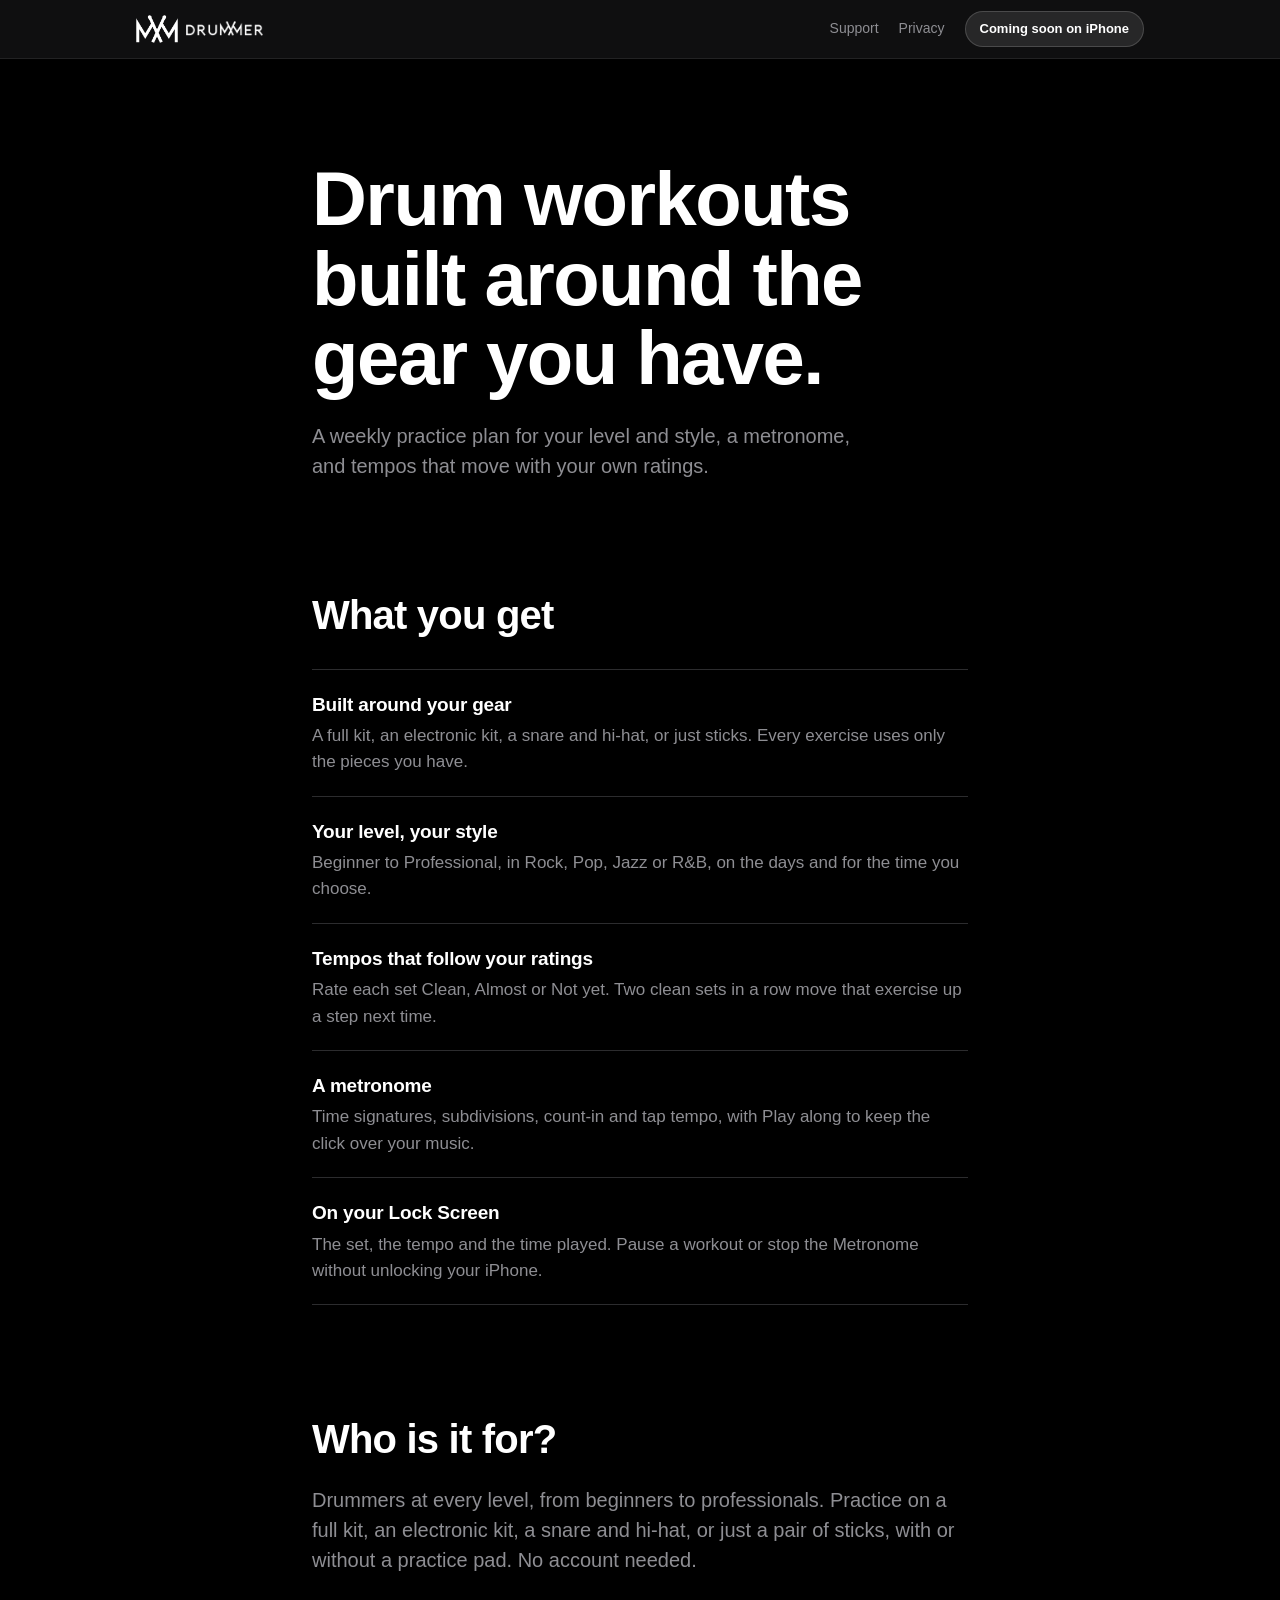
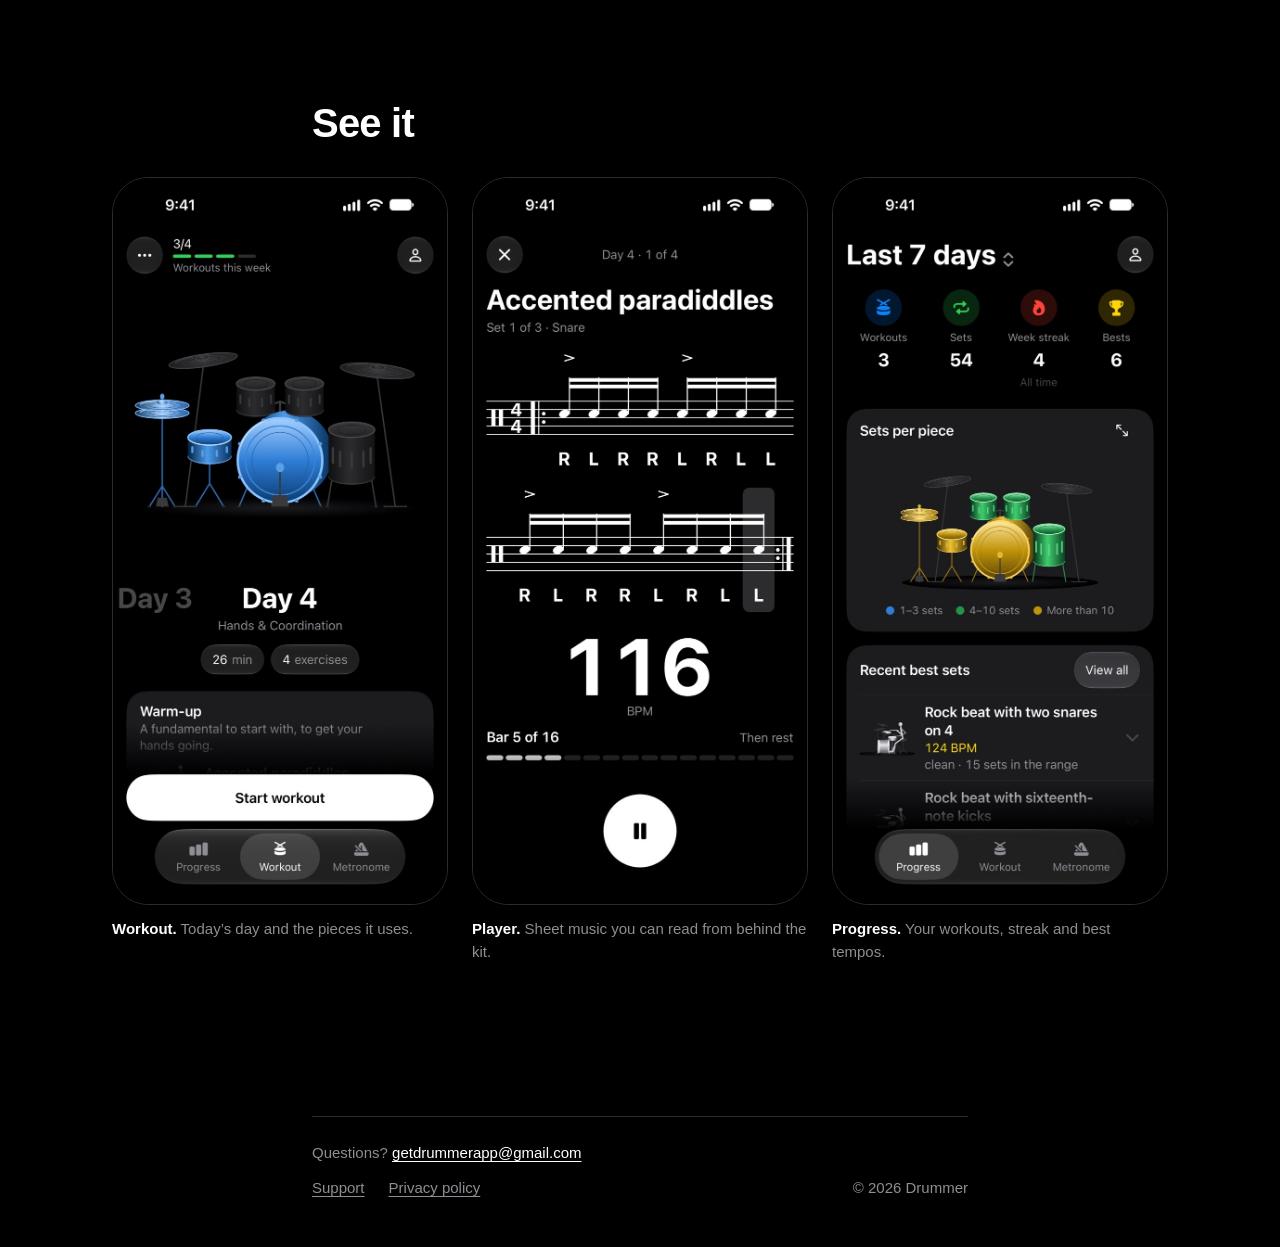
==== index.html @ 6f1050ff "Redesign: a home page, and support and privacy in the app's look The support answer about the Lock S" ====
<!doctype html>
<html lang="en">
<head>
<meta charset="utf-8">
<meta name="viewport" content="width=device-width, initial-scale=1">
<title>Drummer: drum workouts for your gear</title>
<meta name="description" content="A weekly drum practice plan for iPhone, built around your gear, your level and your style. Coming soon.">
<meta name="theme-color" content="#000000">
<link rel="canonical" href="https://tg87njgkv4-design.github.io/drummer-site/">
<link rel="icon" href="icon.png">
<link rel="apple-touch-icon" href="icon.png">
<link rel="stylesheet" href="site.css">
<meta property="og:type" content="website">
<meta property="og:site_name" content="Drummer">
<meta property="og:title" content="Drummer: drum workouts for your gear">
<meta property="og:description" content="A weekly drum practice plan for iPhone, built around your gear, your level and your style. Coming soon.">
<meta property="og:url" content="https://tg87njgkv4-design.github.io/drummer-site/">
<meta property="og:image" content="https://tg87njgkv4-design.github.io/drummer-site/share.png">
<meta property="og:image:width" content="1200">
<meta property="og:image:height" content="630">
<meta property="og:image:alt" content="The Drummer wordmark beside the app's Workout tab, showing Day 4, Hands &amp; Coordination.">
<meta name="twitter:card" content="summary_large_image">
<meta name="twitter:title" content="Drummer: drum workouts for your gear">
<meta name="twitter:description" content="A weekly drum practice plan for iPhone, built around your gear, your level and your style. Coming soon.">
<meta name="twitter:image" content="https://tg87njgkv4-design.github.io/drummer-site/share.png">
<meta name="twitter:image:alt" content="The Drummer wordmark beside the app's Workout tab, showing Day 4, Hands &amp; Coordination.">
</head>
<body>
<a class="skip" href="#content">Skip to content</a>
<header class="site-header">
  <div class="bar">
    <a class="brand" href="index.html" aria-label="Drummer home">
      <img class="mark" src="mark.png" alt="" width="145" height="96">
      <img class="wordmark" src="wordmark.png" alt="" width="369" height="72">
    </a>
    <nav class="nav" aria-label="Site">
      <a href="support.html">Support</a>
      <a href="privacy.html">Privacy</a>
    </nav>
    <span class="soon">Coming soon on iPhone</span>
  </div>
</header>

<main id="content">
  <section>
    <h1 class="headline">Drum workouts built around the gear you have.</h1>
    <p class="lede">A weekly practice plan for your level and style, a metronome, and tempos that move with your own ratings.</p>
  </section>

  <section aria-labelledby="get">
    <h2 class="section-title" id="get">What you get</h2>
    <ul class="list">
      <li>
        <h3>Built around your gear</h3>
        <p>A full kit, an electronic kit, a snare and hi-hat, or just sticks. Every exercise uses only the pieces you have.</p>
      </li>
      <li>
        <h3>Your level, your style</h3>
        <p>Beginner to Professional, in Rock, Pop, Jazz or R&amp;B, on the days and for the time you choose.</p>
      </li>
      <li>
        <h3>Tempos that follow your ratings</h3>
        <p>Rate each set Clean, Almost or Not yet. Two clean sets in a row move that exercise up a step next time.</p>
      </li>
      <li>
        <h3>A metronome</h3>
        <p>Time signatures, subdivisions, count-in and tap tempo, with Play along to keep the click over your music.</p>
      </li>
      <li>
        <h3>On your Lock Screen</h3>
        <p>The set, the tempo and the time played. Pause a workout or stop the Metronome without unlocking your iPhone.</p>
      </li>
    </ul>
  </section>

  <section aria-labelledby="who">
    <h2 class="section-title" id="who">Who is it for?</h2>
    <p class="para">Drummers at every level, from beginners to professionals. Practice on a full kit, an electronic kit, a snare and hi-hat, or just a pair of sticks, with or without a practice pad. No account needed.</p>
  </section>
</main>

<section class="shots-wrap" aria-labelledby="see">
  <div class="wide">
    <h2 class="section-title see-title" id="see">See it</h2>
    <ul class="shots" tabindex="0" aria-label="Screenshots, scrolls sideways on small screens">
      <li><figure>
        <img src="shot-workout.jpg" width="720" height="1565" loading="lazy"
             alt="The Workout tab: Day 4, Hands &amp; Coordination, 26 minutes and 4 exercises, with the drums that day uses shown in blue and a Start workout button.">
        <figcaption><strong>Workout.</strong> Today’s day and the pieces it uses.</figcaption>
      </figure></li>
      <li><figure>
        <img src="shot-player.jpg" width="720" height="1565" loading="lazy"
             alt="A set playing: accented paradiddles in sheet music with the sticking under the notes, 116 BPM, bar 5 of 16.">
        <figcaption><strong>Player.</strong> Sheet music you can read from behind the kit.</figcaption>
      </figure></li>
      <li><figure>
        <img src="shot-progress.jpg" width="720" height="1565" loading="lazy"
             alt="The Progress tab: workouts, sets, week streak and bests for the last 7 days, and a drum kit colored by how many sets each piece got.">
        <figcaption><strong>Progress.</strong> Your workouts, streak and best tempos.</figcaption>
      </figure></li>
    </ul>
  </div>
</section>

<footer class="site-footer">
  <div class="inner">
    <p class="email">Questions? <a href="mailto:getdrummerapp@gmail.com">getdrummerapp@gmail.com</a></p>
    <a href="support.html">Support</a>
    <a href="privacy.html">Privacy policy</a>
    <span class="copy">© 2026 Drummer</span>
  </div>
</footer>
</body>
</html>
---- site.css ----
/* Drummer website. Dark only, like the app: the colors are the app's Theme colors. */
:root {
  color-scheme: dark;
  --bg: #000000;
  --text: #FFFFFF;
  --gray: #8E8E93;      /* secondary text: 6.4:1 on black, 5.2:1 on a card */
  --card: #1C1C1E;
  --raised: #2C2C2E;    /* dividers and raised surfaces */
  --column: 44rem;
  --wide: 66rem;
  --gutter: 1rem;
  --section: 4.5rem;
  --stack: -apple-system, BlinkMacSystemFont, "SF Pro Text", "Helvetica Neue", Helvetica, Arial, sans-serif;
}
@media (min-width: 48rem) {
  :root { --gutter: 1.5rem; --section: 7rem; }
}

/* Larger text: Safari on iPhone follows the Text Size setting through -apple-system-body;
   everywhere else, the browser's own text size. Every size below is in rem. */
html { font-size: 100%; -webkit-text-size-adjust: 100%; }
@supports (font: -apple-system-body) {
  html { font: -apple-system-body; }
}
* { box-sizing: border-box; }
body {
  margin: 0;
  background: var(--bg);
  color: var(--text);
  font-family: var(--stack);
  font-size: 1.0625rem;
  line-height: 1.55;
  text-rendering: optimizeLegibility;
  -webkit-font-smoothing: antialiased;
}
img { max-width: 100%; height: auto; display: block; }
a { color: var(--text); text-underline-offset: 0.18em; text-decoration-thickness: 1px; }
a:focus-visible, [tabindex]:focus-visible { outline: 2px solid var(--text); outline-offset: 3px; border-radius: 6px; }

.skip { position: absolute; left: -9999px; top: 0; }
.skip:focus { left: var(--gutter); top: 0.5rem; z-index: 20; background: var(--text); color: var(--bg); padding: 0.5rem 1rem; border-radius: 999px; }

/* Header: sticky glass, with a solid fallback. */
.site-header {
  position: sticky; top: 0; z-index: 10;
  background: rgba(0, 0, 0, 0.92);
  border-bottom: 1px solid var(--raised);
}
@supports ((backdrop-filter: blur(1px)) or (-webkit-backdrop-filter: blur(1px))) {
  .site-header {
    background: rgba(28, 28, 30, 0.55);
    -webkit-backdrop-filter: blur(20px) saturate(180%);
    backdrop-filter: blur(20px) saturate(180%);
    border-bottom-color: rgba(255, 255, 255, 0.08);
  }
}
@media (prefers-reduced-transparency: reduce) {
  .site-header { background: var(--card); -webkit-backdrop-filter: none; backdrop-filter: none; }
}
.bar {
  max-width: var(--wide); margin: 0 auto; padding: 0.625rem var(--gutter);
  display: flex; flex-wrap: wrap; align-items: center; gap: 0.5rem 1.25rem;
}
.brand { display: flex; align-items: center; gap: 0.5rem; text-decoration: none; margin-right: auto; padding: 0.25rem 0; }
.brand .mark { height: 1.75rem; width: auto; }
.brand .wordmark { height: 0.9375rem; width: auto; }
.nav { display: flex; gap: 1.25rem; font-size: 0.875rem; }
.nav a { color: var(--gray); text-decoration: none; padding: 0.5rem 0; }
.nav a:hover, .nav a[aria-current="page"] { color: var(--text); }
.soon {
  font-size: 0.8125rem; font-weight: 600; white-space: nowrap;
  padding: 0.4375rem 0.875rem; border-radius: 999px;
  background: rgba(255, 255, 255, 0.1); border: 1px solid rgba(255, 255, 255, 0.16);
}
@media (prefers-reduced-transparency: reduce) {
  .soon { background: var(--raised); border-color: var(--raised); }
}
/* Phones: the brand and the pill on the first row, the two links under them. */
@media (max-width: 40rem) {
  .nav { order: 3; width: 100%; gap: 1.5rem; margin-top: -0.25rem; }
}

/* Layout. */
main { max-width: var(--column); margin: 0 auto; padding: 0 var(--gutter); }
section { padding-top: var(--section); }
section:first-child { padding-top: calc(var(--section) * 0.9); }
.wide { max-width: var(--wide); margin-left: auto; margin-right: auto; }

h1, h2, h3 { margin: 0; letter-spacing: -0.02em; }
.headline { font-size: clamp(2.5rem, 1.6rem + 4.6vw, 4.75rem); line-height: 1.04; font-weight: 700; max-width: 15ch; }
.lede { margin: 1.5rem 0 0; font-size: 1.25rem; line-height: 1.5; color: var(--gray); max-width: 34rem; }
.title { font-size: clamp(2.25rem, 1.8rem + 2.4vw, 3.5rem); line-height: 1.05; font-weight: 700; }
.section-title { font-size: clamp(1.75rem, 1.45rem + 1.4vw, 2.5rem); line-height: 1.1; font-weight: 700; }
.muted { color: var(--gray); }
p { margin: 0 0 0.875rem; }

/* What you get: a heading and one line each, with thin dividers. */
.list { list-style: none; margin: 2rem 0 0; padding: 0; border-top: 1px solid var(--raised); }
.list li { padding: 1.25rem 0; border-bottom: 1px solid var(--raised); }
.list h3 { font-size: 1.1875rem; font-weight: 600; letter-spacing: -0.01em; }
.list p { margin: 0.25rem 0 0; color: var(--gray); }

.para { margin-top: 1.5rem; font-size: 1.25rem; line-height: 1.5; color: var(--gray); }
.para strong { color: var(--text); font-weight: 600; }

/* Screenshots: a row on wide screens, a strip that scrolls sideways on phones. */
.shots {
  list-style: none; margin: 2rem 0 0; padding: 0 0 0.5rem;
  display: flex; gap: 1rem; overflow-x: auto; scroll-snap-type: x mandatory;
  scrollbar-width: none;
}
.shots::-webkit-scrollbar { display: none; }
.shots li { flex: 0 0 min(68vw, 17rem); scroll-snap-align: start; }
.shots img { width: 100%; border-radius: 1.75rem; border: 1px solid var(--raised); background: var(--card); }
.shots figure { margin: 0; }
.shots figcaption { margin-top: 0.75rem; font-size: 0.9375rem; color: var(--gray); }
.shots figcaption strong { color: var(--text); font-weight: 600; }
@media (min-width: 48rem) {
  .shots { overflow: visible; display: grid; grid-template-columns: repeat(3, 1fr); gap: 1.5rem; }
  .shots img { border-radius: 2.25rem; }
}
.shots-wrap { padding: var(--section) var(--gutter) 0; }

/* Cards and buttons. */
.card { background: var(--card); border-radius: 1.5rem; padding: 1.5rem; margin-top: 2rem; }
.card p:last-of-type { margin-bottom: 1.25rem; }
.buttons { display: flex; flex-wrap: wrap; gap: 0.75rem; }
.button {
  display: inline-flex; align-items: center; justify-content: center; min-height: 2.75rem;
  padding: 0.625rem 1.375rem; border-radius: 999px; font-weight: 600; text-decoration: none;
  background: var(--text); color: var(--bg); overflow-wrap: anywhere;
}
.button.secondary { background: rgba(255, 255, 255, 0.1); color: var(--text); border: 1px solid rgba(255, 255, 255, 0.16); }
@media (prefers-reduced-transparency: reduce) {
  .button.secondary { background: var(--raised); border-color: var(--raised); }
}

/* Questions and policy sections: thin dividers, the heading first. */
.qa { margin-top: 2.5rem; border-top: 1px solid var(--raised); }
.qa > div { padding: 1.5rem 0; border-bottom: 1px solid var(--raised); }
.qa h2, .qa h3 { font-size: 1.25rem; font-weight: 600; letter-spacing: -0.01em; margin-bottom: 0.5rem; }
.qa p { color: var(--gray); }
.qa p:last-child { margin-bottom: 0; }
.qa > div:last-child { border-bottom: 0; padding-bottom: 0; }
.qa ul { color: var(--gray); padding-left: 1.25rem; margin: 0 0 0.875rem; }
.qa li { margin-bottom: 0.5rem; }
.group { margin-top: var(--section); }
.date { margin-top: 0.75rem; color: var(--gray); }
.summary { font-size: 1.25rem; line-height: 1.5; }
.summary p { margin: 0; }

/* Footer. */
.site-footer { max-width: var(--column); margin: var(--section) auto 0; padding: 2rem var(--gutter) 3rem; }
.site-footer .inner { border-top: 1px solid var(--raised); padding-top: 1.5rem; display: flex; flex-wrap: wrap; gap: 0.75rem 1.5rem; font-size: 0.9375rem; color: var(--gray); }
.site-footer a { color: var(--gray); }
.site-footer a:hover { color: var(--text); }
.site-footer .email { width: 100%; }
.site-footer .email a { color: var(--text); }
.site-footer .copy { margin-left: auto; }

@media (prefers-reduced-motion: no-preference) {
  html { scroll-behavior: smooth; }
  .nav a, .site-footer a { transition: color 0.15s ease; }
}
.see-title { max-width: calc(var(--column) - 2 * var(--gutter)); margin: 0 auto; }
.site-footer .email { margin: 0; }
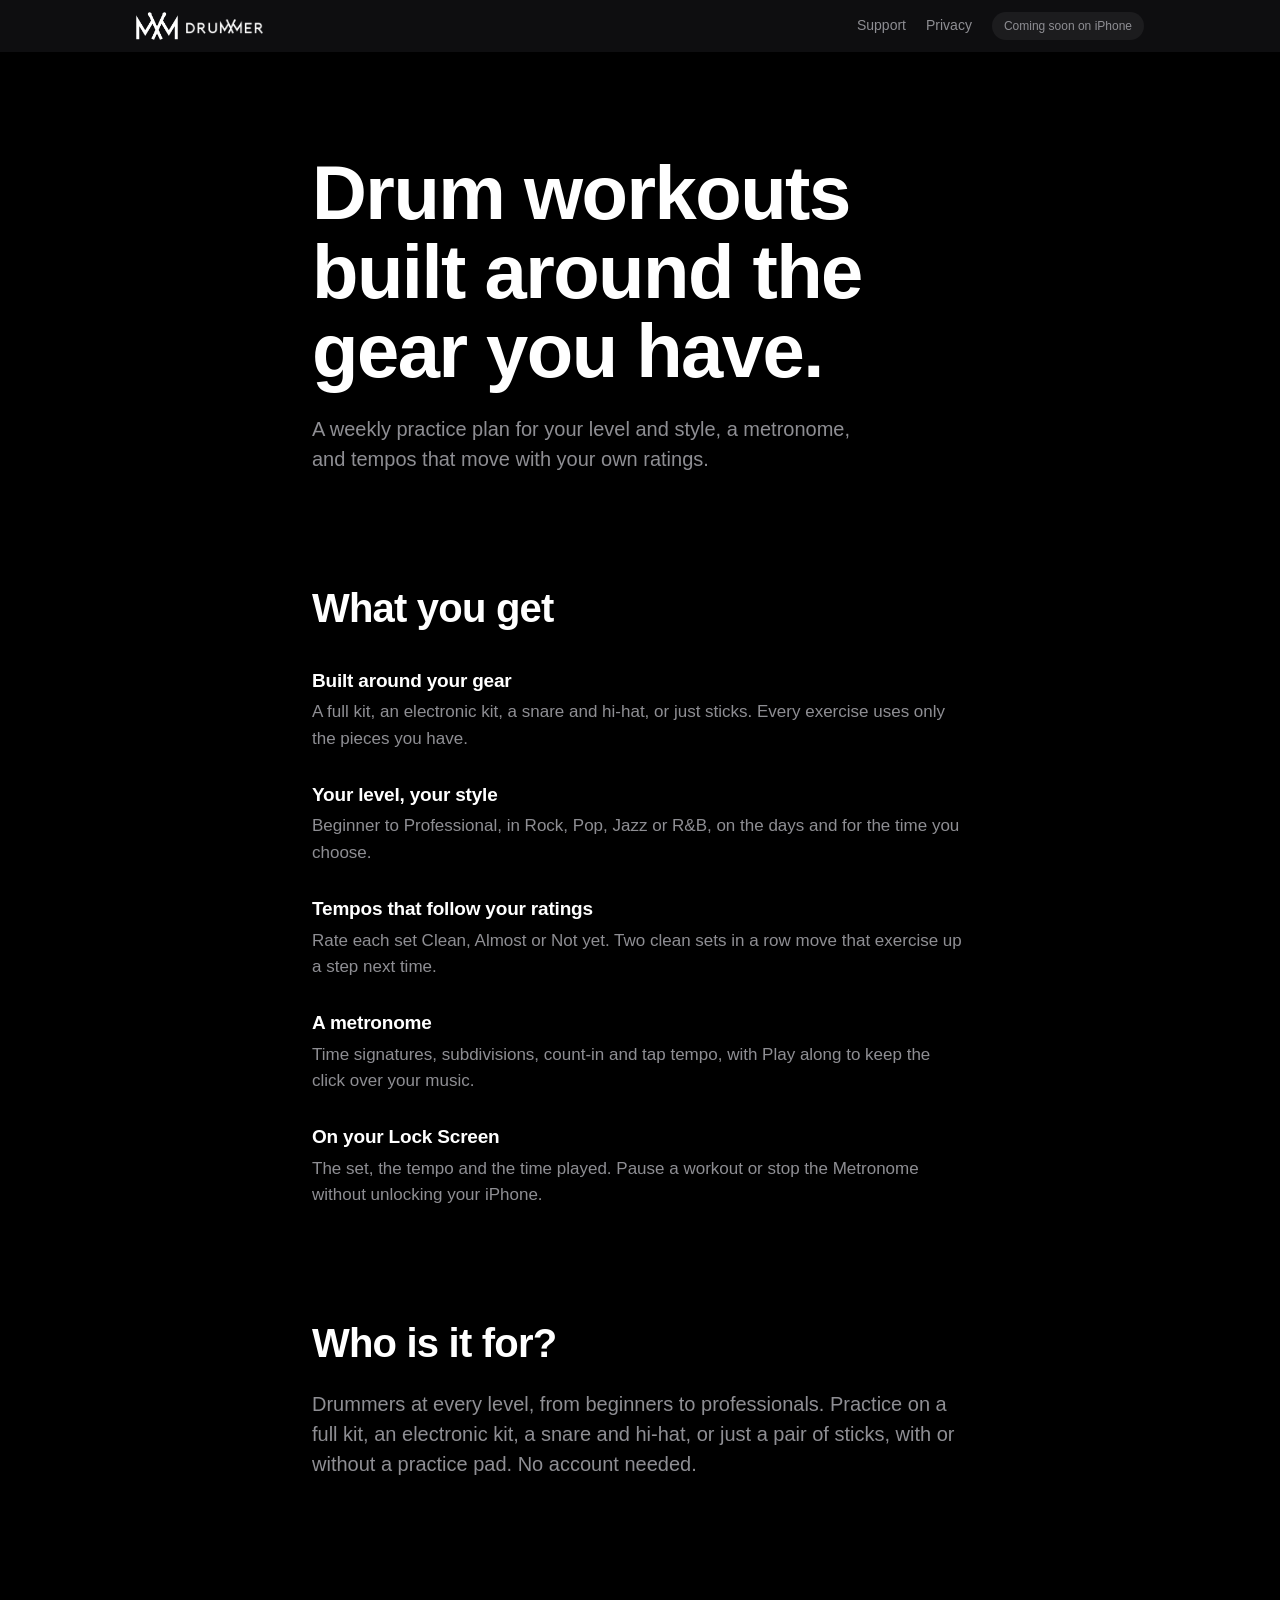
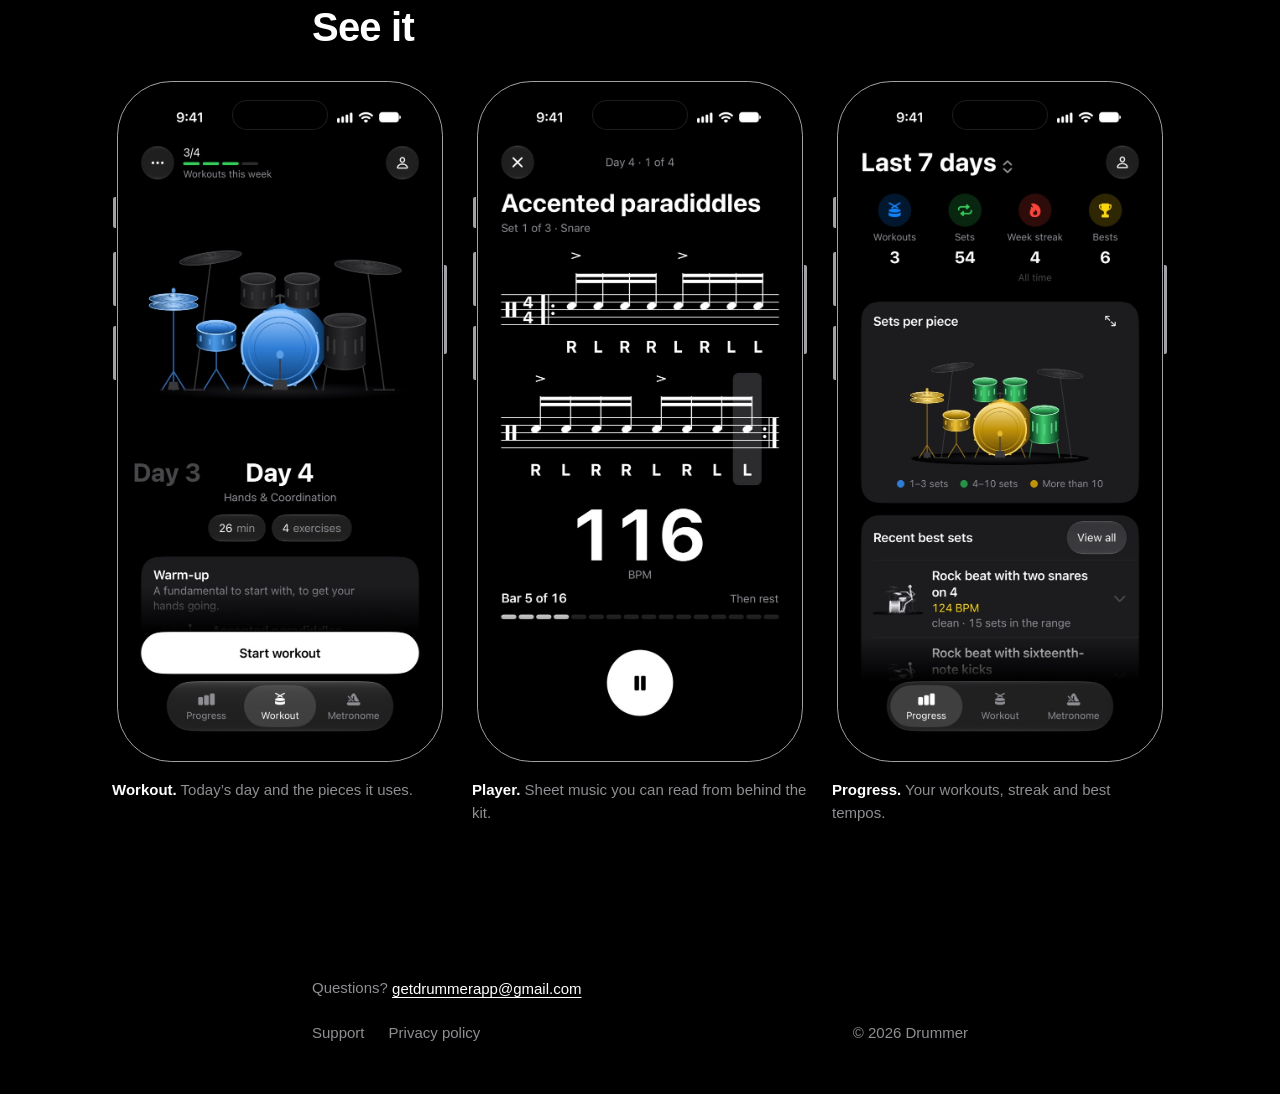
==== commit 88aa2859: "Home page: screenshots in a drawn phone frame A CSS frame (silver edge, side buttons, Dynamic Island" ====
--- a/index.html
+++ b/index.html
@@ -84,18 +84,24 @@
     <h2 class="section-title see-title" id="see">See it</h2>
     <ul class="shots" tabindex="0" aria-label="Screenshots, scrolls sideways on small screens">
       <li><figure>
-        <img src="shot-workout.jpg" width="720" height="1565" loading="lazy"
-             alt="The Workout tab: Day 4, Hands &amp; Coordination, 26 minutes and 4 exercises, with the drums that day uses shown in blue and a Start workout button.">
+        <div class="phone"><span class="keys" aria-hidden="true"></span><div class="screen">
+        <img src="shot-workout.jpg" srcset="shot-workout.jpg 720w, shot-workout-1206.jpg 1206w"
+             sizes="(min-width: 48rem) 21rem, 17rem" width="1206" height="2622" loading="lazy"
+             alt="Drummer’s Workout screen: Day 4, Hands &amp; Coordination, 26 minutes and 4 exercises, with the drums that day uses shown in blue and a Start workout button."></div></div>
         <figcaption><strong>Workout.</strong> Today’s day and the pieces it uses.</figcaption>
       </figure></li>
       <li><figure>
-        <img src="shot-player.jpg" width="720" height="1565" loading="lazy"
-             alt="A set playing: accented paradiddles in sheet music with the sticking under the notes, 116 BPM, bar 5 of 16.">
+        <div class="phone"><span class="keys" aria-hidden="true"></span><div class="screen">
+        <img src="shot-player.jpg" srcset="shot-player.jpg 720w, shot-player-1206.jpg 1206w"
+             sizes="(min-width: 48rem) 21rem, 17rem" width="1206" height="2622" loading="lazy"
+             alt="Drummer’s Player screen: a set playing, accented paradiddles in sheet music with the sticking under the notes, 116 BPM, bar 5 of 16."></div></div>
         <figcaption><strong>Player.</strong> Sheet music you can read from behind the kit.</figcaption>
       </figure></li>
       <li><figure>
-        <img src="shot-progress.jpg" width="720" height="1565" loading="lazy"
-             alt="The Progress tab: workouts, sets, week streak and bests for the last 7 days, and a drum kit colored by how many sets each piece got.">
+        <div class="phone"><span class="keys" aria-hidden="true"></span><div class="screen">
+        <img src="shot-progress.jpg" srcset="shot-progress.jpg 720w, shot-progress-1206.jpg 1206w"
+             sizes="(min-width: 48rem) 21rem, 17rem" width="1206" height="2622" loading="lazy"
+             alt="Drummer’s Progress screen: workouts, sets, week streak and bests for the last 7 days, and a drum kit colored by how many sets each piece got."></div></div>
         <figcaption><strong>Progress.</strong> Your workouts, streak and best tempos.</figcaption>
       </figure></li>
     </ul>
--- a/site.css
+++ b/site.css
@@ -1,25 +1,32 @@
-/* Drummer website. Dark only, like the app: the colors are the app's Theme colors. */
+/* Drummer website. Dark only, like the app: the colors are the app's Theme colors.
+   Things are separated by space, type size and the cards' shade, not by lines. Lines come back
+   only with Increase Contrast (prefers-contrast: more) and in forced-colors mode. */
 :root {
   color-scheme: dark;
   --bg: #000000;
   --text: #FFFFFF;
   --gray: #8E8E93;      /* secondary text: 6.4:1 on black, 5.2:1 on a card */
   --card: #1C1C1E;
-  --raised: #2C2C2E;    /* dividers and raised surfaces */
+  --raised: #2C2C2E;    /* buttons */
+  --raised-hover: #3A3A3C;
+  --raised-press: #333336;
+  --line: transparent;  /* no lines, except with Increase Contrast */
   --column: 44rem;
   --wide: 66rem;
   --gutter: 1rem;
   --section: 4.5rem;
+  --target: max(44px, 2.75rem);   /* every tap target, at every text size */
   --stack: -apple-system, BlinkMacSystemFont, "SF Pro Text", "Helvetica Neue", Helvetica, Arial, sans-serif;
 }
 @media (min-width: 48rem) {
   :root { --gutter: 1.5rem; --section: 7rem; }
 }
 
-/* Larger text: Safari on iPhone follows the Text Size setting through -apple-system-body;
+/* Larger text: Safari on iPhone follows the Text Size setting through -apple-system-body (only
+   on iPhone: -webkit-touch-callout exists there alone, and on a Mac that font is 13 px);
    everywhere else, the browser's own text size. Every size below is in rem. */
 html { font-size: 100%; -webkit-text-size-adjust: 100%; }
-@supports (font: -apple-system-body) {
+@supports (font: -apple-system-body) and (-webkit-touch-callout: none) {
   html { font: -apple-system-body; }
 }
 * { box-sizing: border-box; }
@@ -34,50 +41,55 @@
   -webkit-font-smoothing: antialiased;
 }
 img { max-width: 100%; height: auto; display: block; }
-a { color: var(--text); text-underline-offset: 0.18em; text-decoration-thickness: 1px; }
-a:focus-visible, [tabindex]:focus-visible { outline: 2px solid var(--text); outline-offset: 3px; border-radius: 6px; }
+
+/* Links: underlined only inside running text, so they stay recognizable there. */
+a { color: var(--text); text-decoration: none; }
+a[href^="mailto:"] { overflow-wrap: anywhere; }   /* a long address wraps at large text */
+p a, li a { text-decoration: underline; text-underline-offset: 0.18em; text-decoration-thickness: 1px; }
+/* Keyboard focus: always visible, only for the keyboard. */
+:focus { outline: none; }
+:focus-visible { outline: 2px solid var(--text); outline-offset: 3px; border-radius: 6px; }
 
 .skip { position: absolute; left: -9999px; top: 0; }
-.skip:focus { left: var(--gutter); top: 0.5rem; z-index: 20; background: var(--text); color: var(--bg); padding: 0.5rem 1rem; border-radius: 999px; }
-
-/* Header: sticky glass, with a solid fallback. */
+.skip:focus-visible, .skip:focus {
+  left: var(--gutter); top: 0.5rem; z-index: 20; min-height: var(--target);
+  display: inline-flex; align-items: center;
+  background: var(--text); color: var(--bg); padding: 0 1rem; border-radius: 999px;
+}
+
+/* Header: sticky glass, with a solid fallback, and no line under it. */
 .site-header {
   position: sticky; top: 0; z-index: 10;
-  background: rgba(0, 0, 0, 0.92);
-  border-bottom: 1px solid var(--raised);
+  background: rgba(0, 0, 0, 0.94);
 }
 @supports ((backdrop-filter: blur(1px)) or (-webkit-backdrop-filter: blur(1px))) {
   .site-header {
-    background: rgba(28, 28, 30, 0.55);
+    background: rgba(18, 18, 20, 0.8);
     -webkit-backdrop-filter: blur(20px) saturate(180%);
     backdrop-filter: blur(20px) saturate(180%);
-    border-bottom-color: rgba(255, 255, 255, 0.08);
   }
 }
 @media (prefers-reduced-transparency: reduce) {
   .site-header { background: var(--card); -webkit-backdrop-filter: none; backdrop-filter: none; }
 }
 .bar {
-  max-width: var(--wide); margin: 0 auto; padding: 0.625rem var(--gutter);
-  display: flex; flex-wrap: wrap; align-items: center; gap: 0.5rem 1.25rem;
-}
-.brand { display: flex; align-items: center; gap: 0.5rem; text-decoration: none; margin-right: auto; padding: 0.25rem 0; }
+  max-width: var(--wide); margin: 0 auto; padding: 0.25rem var(--gutter);
+  display: flex; flex-wrap: wrap; align-items: center; gap: 0 1.25rem;
+}
+.brand { display: flex; align-items: center; gap: 0.5rem; margin-right: auto; min-height: var(--target); }
 .brand .mark { height: 1.75rem; width: auto; }
 .brand .wordmark { height: 0.9375rem; width: auto; }
 .nav { display: flex; gap: 1.25rem; font-size: 0.875rem; }
-.nav a { color: var(--gray); text-decoration: none; padding: 0.5rem 0; }
+.nav a { color: var(--gray); display: inline-flex; align-items: center; min-height: var(--target); }
 .nav a:hover, .nav a[aria-current="page"] { color: var(--text); }
+/* Not a link: quieter than any button. */
 .soon {
-  font-size: 0.8125rem; font-weight: 600; white-space: nowrap;
-  padding: 0.4375rem 0.875rem; border-radius: 999px;
-  background: rgba(255, 255, 255, 0.1); border: 1px solid rgba(255, 255, 255, 0.16);
-}
-@media (prefers-reduced-transparency: reduce) {
-  .soon { background: var(--raised); border-color: var(--raised); }
+  font-size: 0.75rem; font-weight: 500; white-space: nowrap; color: var(--gray);
+  padding: 0.3125rem 0.75rem; border-radius: 999px; background: var(--card);
 }
 /* Phones: the brand and the pill on the first row, the two links under them. */
 @media (max-width: 40rem) {
-  .nav { order: 3; width: 100%; gap: 1.5rem; margin-top: -0.25rem; }
+  .nav { order: 3; width: 100%; gap: 1.5rem; margin-top: -0.5rem; }
 }
 
 /* Layout. */
@@ -94,54 +106,91 @@
 .muted { color: var(--gray); }
 p { margin: 0 0 0.875rem; }
 
-/* What you get: a heading and one line each, with thin dividers. */
-.list { list-style: none; margin: 2rem 0 0; padding: 0; border-top: 1px solid var(--raised); }
-.list li { padding: 1.25rem 0; border-bottom: 1px solid var(--raised); }
+/* What you get: a heading and one line each, separated by space. */
+.list { list-style: none; margin: 2.25rem 0 0; padding: 0; display: grid; grid-template-columns: minmax(0, 1fr); gap: 1.75rem; }
 .list h3 { font-size: 1.1875rem; font-weight: 600; letter-spacing: -0.01em; }
 .list p { margin: 0.25rem 0 0; color: var(--gray); }
 
 .para { margin-top: 1.5rem; font-size: 1.25rem; line-height: 1.5; color: var(--gray); }
 .para strong { color: var(--text); font-weight: 600; }
 
-/* Screenshots: a row on wide screens, a strip that scrolls sideways on phones. */
+/* Screenshots: a row on wide screens, a strip that scrolls sideways on phones, each in a phone frame. */
 .shots {
   list-style: none; margin: 2rem 0 0; padding: 0 0 0.5rem;
   display: flex; gap: 1rem; overflow-x: auto; scroll-snap-type: x mandatory;
   scrollbar-width: none;
 }
 .shots::-webkit-scrollbar { display: none; }
-.shots li { flex: 0 0 min(68vw, 17rem); scroll-snap-align: start; }
-.shots img { width: 100%; border-radius: 1.75rem; border: 1px solid var(--raised); background: var(--card); }
+.shots li { flex: 0 0 min(68vw, 17rem); scroll-snap-align: start; container-type: inline-size; }
 .shots figure { margin: 0; }
-.shots figcaption { margin-top: 0.75rem; font-size: 0.9375rem; color: var(--gray); }
+.shots figcaption { margin-top: 1rem; font-size: 0.9375rem; color: var(--gray); }
 .shots figcaption strong { color: var(--text); font-weight: 600; }
 @media (min-width: 48rem) {
   .shots { overflow: visible; display: grid; grid-template-columns: repeat(3, 1fr); gap: 1.5rem; }
-  .shots img { border-radius: 2.25rem; }
 }
 .shots-wrap { padding: var(--section) var(--gutter) 0; }
-
-/* Cards and buttons. */
+.see-title { max-width: calc(var(--column) - 2 * var(--gutter)); margin: 0 auto; }
+
+/* The phone frame: drawn here, for the website only, and decorative (its parts are empty and hidden
+   from screen readers; the screenshot inside carries the alt text). Sizes are in cqw, a percentage of
+   the strip item's width, so the frame keeps its proportions at every size; the rem values before
+   them are for browsers without container units. The screen is exactly 1206 × 2622, never stretched,
+   with corners 13.7% of its width, like the display's own; the body's corners follow it. */
+.phone {
+  --metal: #A1A1A6;   /* a neutral silver edge: 8.2:1 against black (12.5:1 with Increase Contrast) */
+  --edge: max(1px, 0.45cqw);
+  --bezel: 3.4cqw;
+  position: relative;
+  margin: 0 1.4cqw;
+  padding: 0.5rem; padding: var(--bezel);
+  background: #000000;
+  border: var(--edge) solid var(--metal);
+  border-radius: 2.75rem; border-radius: calc(12.3cqw + var(--bezel) + var(--edge));
+}
+.phone .screen {
+  position: relative; overflow: hidden; container-type: inline-size;
+  aspect-ratio: 1206 / 2622;
+  border-radius: 2.25rem; border-radius: 12.3cqw;
+}
+.phone img { width: 100%; height: 100%; object-fit: cover; }
+/* The Dynamic Island: centered, 31% of the screen's width, so it sits between the clock (16–24%
+   across the screenshot) and the signal and battery (69–90%). */
+.phone .screen::after {
+  content: ""; position: absolute; top: 2.7cqw; left: 34.4cqw; width: 31.2cqw; height: 9.2cqw;
+  border-radius: 999px; background: #000000; box-shadow: 0 0 0 1px #1C1C1E;
+}
+/* Side buttons, in the frame's silver: the Action button and the volume pair on the left, the side
+   button on the right. They stick out by 0.9cqw; the phone's side margin leaves room for them. */
+.phone .keys { position: absolute; inset: 0; pointer-events: none; }
+.phone::after, .phone .keys::before, .phone .keys::after {
+  content: ""; position: absolute; width: 0.9cqw; min-width: 2px; background: var(--metal);
+}
+.phone::after, .phone .keys::before { left: calc(-1 * var(--edge) - 0.9cqw); border-radius: 2px 0 0 2px; }
+.phone::after { top: 17%; height: 4.5%; }                                       /* Action button */
+.phone .keys::before { top: 25%; height: 8%; box-shadow: 0 22cqw 0 var(--metal); } /* volume up, and down */
+.phone .keys::after { right: calc(-1 * var(--edge) - 0.9cqw); top: 27%; height: 13%; border-radius: 0 2px 2px 0; }
+
+/* Cards. */
 .card { background: var(--card); border-radius: 1.5rem; padding: 1.5rem; margin-top: 2rem; }
-.card p:last-of-type { margin-bottom: 1.25rem; }
-.buttons { display: flex; flex-wrap: wrap; gap: 0.75rem; }
+.card p:last-of-type { margin-bottom: 1rem; }
+
+/* Buttons, option A: a soft dark-gray capsule, white medium text, used by every button and
+   button-like link. Hover and press change its brightness only. */
+.buttons { display: flex; flex-wrap: wrap; gap: 0.625rem; }
 .button {
-  display: inline-flex; align-items: center; justify-content: center; min-height: 2.75rem;
-  padding: 0.625rem 1.375rem; border-radius: 999px; font-weight: 600; text-decoration: none;
-  background: var(--text); color: var(--bg); overflow-wrap: anywhere;
-}
-.button.secondary { background: rgba(255, 255, 255, 0.1); color: var(--text); border: 1px solid rgba(255, 255, 255, 0.16); }
-@media (prefers-reduced-transparency: reduce) {
-  .button.secondary { background: var(--raised); border-color: var(--raised); }
-}
-
-/* Questions and policy sections: thin dividers, the heading first. */
-.qa { margin-top: 2.5rem; border-top: 1px solid var(--raised); }
-.qa > div { padding: 1.5rem 0; border-bottom: 1px solid var(--raised); }
+  display: inline-flex; align-items: center; justify-content: center; min-height: var(--target);
+  padding: 0.375rem 1.125rem; border-radius: 999px;
+  font-size: 0.9375rem; font-weight: 500; overflow-wrap: anywhere;
+  background: var(--raised); color: var(--text);
+}
+.button:hover { background: var(--raised-hover); }
+.button:active { background: var(--raised-press); }
+
+/* Questions and policy sections: the heading first, separated by space. */
+.qa { margin-top: 2.75rem; display: grid; grid-template-columns: minmax(0, 1fr); gap: 2.25rem; }
 .qa h2, .qa h3 { font-size: 1.25rem; font-weight: 600; letter-spacing: -0.01em; margin-bottom: 0.5rem; }
 .qa p { color: var(--gray); }
 .qa p:last-child { margin-bottom: 0; }
-.qa > div:last-child { border-bottom: 0; padding-bottom: 0; }
 .qa ul { color: var(--gray); padding-left: 1.25rem; margin: 0 0 0.875rem; }
 .qa li { margin-bottom: 0.5rem; }
 .group { margin-top: var(--section); }
@@ -149,18 +198,38 @@
 .summary { font-size: 1.25rem; line-height: 1.5; }
 .summary p { margin: 0; }
 
-/* Footer. */
-.site-footer { max-width: var(--column); margin: var(--section) auto 0; padding: 2rem var(--gutter) 3rem; }
-.site-footer .inner { border-top: 1px solid var(--raised); padding-top: 1.5rem; display: flex; flex-wrap: wrap; gap: 0.75rem 1.5rem; font-size: 0.9375rem; color: var(--gray); }
-.site-footer a { color: var(--gray); }
+/* Footer: set apart by space and its smaller gray type. */
+.site-footer { max-width: var(--column); margin: calc(var(--section) * 1.2) auto 0; padding: 0 var(--gutter) 2.5rem; }
+.site-footer .inner { display: flex; flex-wrap: wrap; align-items: center; gap: 0 1.5rem; font-size: 0.9375rem; color: var(--gray); }
+.site-footer a { color: var(--gray); display: inline-flex; align-items: center; min-height: var(--target); }
 .site-footer a:hover { color: var(--text); }
-.site-footer .email { width: 100%; }
+.site-footer .email { width: 100%; margin: 0; }
 .site-footer .email a { color: var(--text); }
 .site-footer .copy { margin-left: auto; }
 
 @media (prefers-reduced-motion: no-preference) {
   html { scroll-behavior: smooth; }
-  .nav a, .site-footer a { transition: color 0.15s ease; }
-}
-.see-title { max-width: calc(var(--column) - 2 * var(--gutter)); margin: 0 auto; }
-.site-footer .email { margin: 0; }
+  .nav a, .site-footer a, .button { transition: color 0.15s ease, background-color 0.15s ease; }
+}
+
+/* Increase Contrast: subtle lines come back, and the grays get stronger. */
+@media (prefers-contrast: more) {
+  :root { --gray: #AEAEB2; --line: #636366; --raised: #3A3A3C; --raised-hover: #48484A; --raised-press: #444446; }
+  .site-header { background: #000000; -webkit-backdrop-filter: none; backdrop-filter: none; border-bottom: 1px solid var(--line); }
+  .card, .button, .soon { border: 1px solid var(--line); }
+  .phone { --metal: #C7C7CC; }
+  .list > li + li, .qa > div + div { border-top: 1px solid var(--line); padding-top: 1.25rem; }
+  .site-footer .inner { border-top: 1px solid var(--line); padding-top: 1rem; }
+  .soon { color: var(--text); }
+}
+
+/* Forced colors (Windows High Contrast and similar): buttons keep a visible edge, links an underline. */
+@media (forced-colors: active) {
+  .button, .soon, .card { border: 1px solid CanvasText; }
+  .button { border-color: ButtonText; }
+  a { text-decoration: underline; }
+  .brand { text-decoration: none; }
+  :focus-visible { outline-color: Highlight; }
+  .phone { border-color: CanvasText; }
+  .phone .keys, .phone::after, .phone .screen::after { display: none; }
+}
